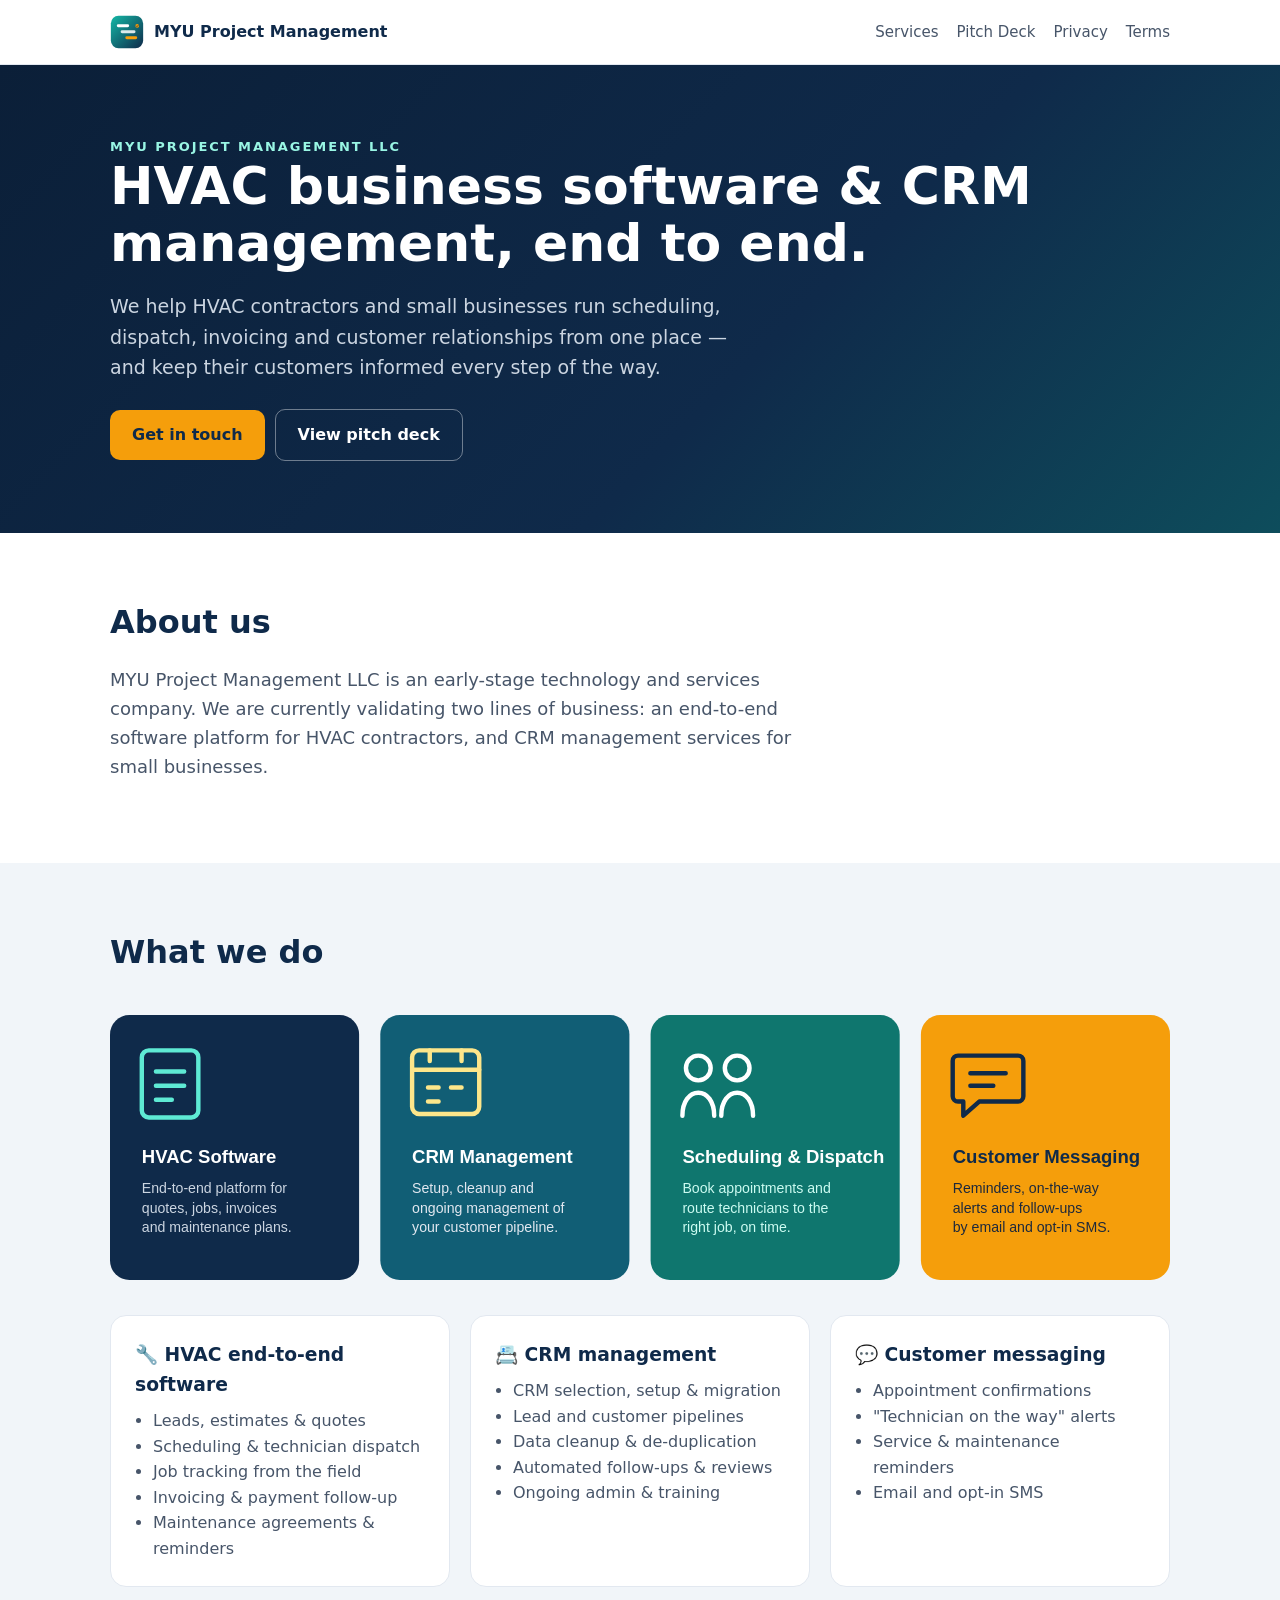
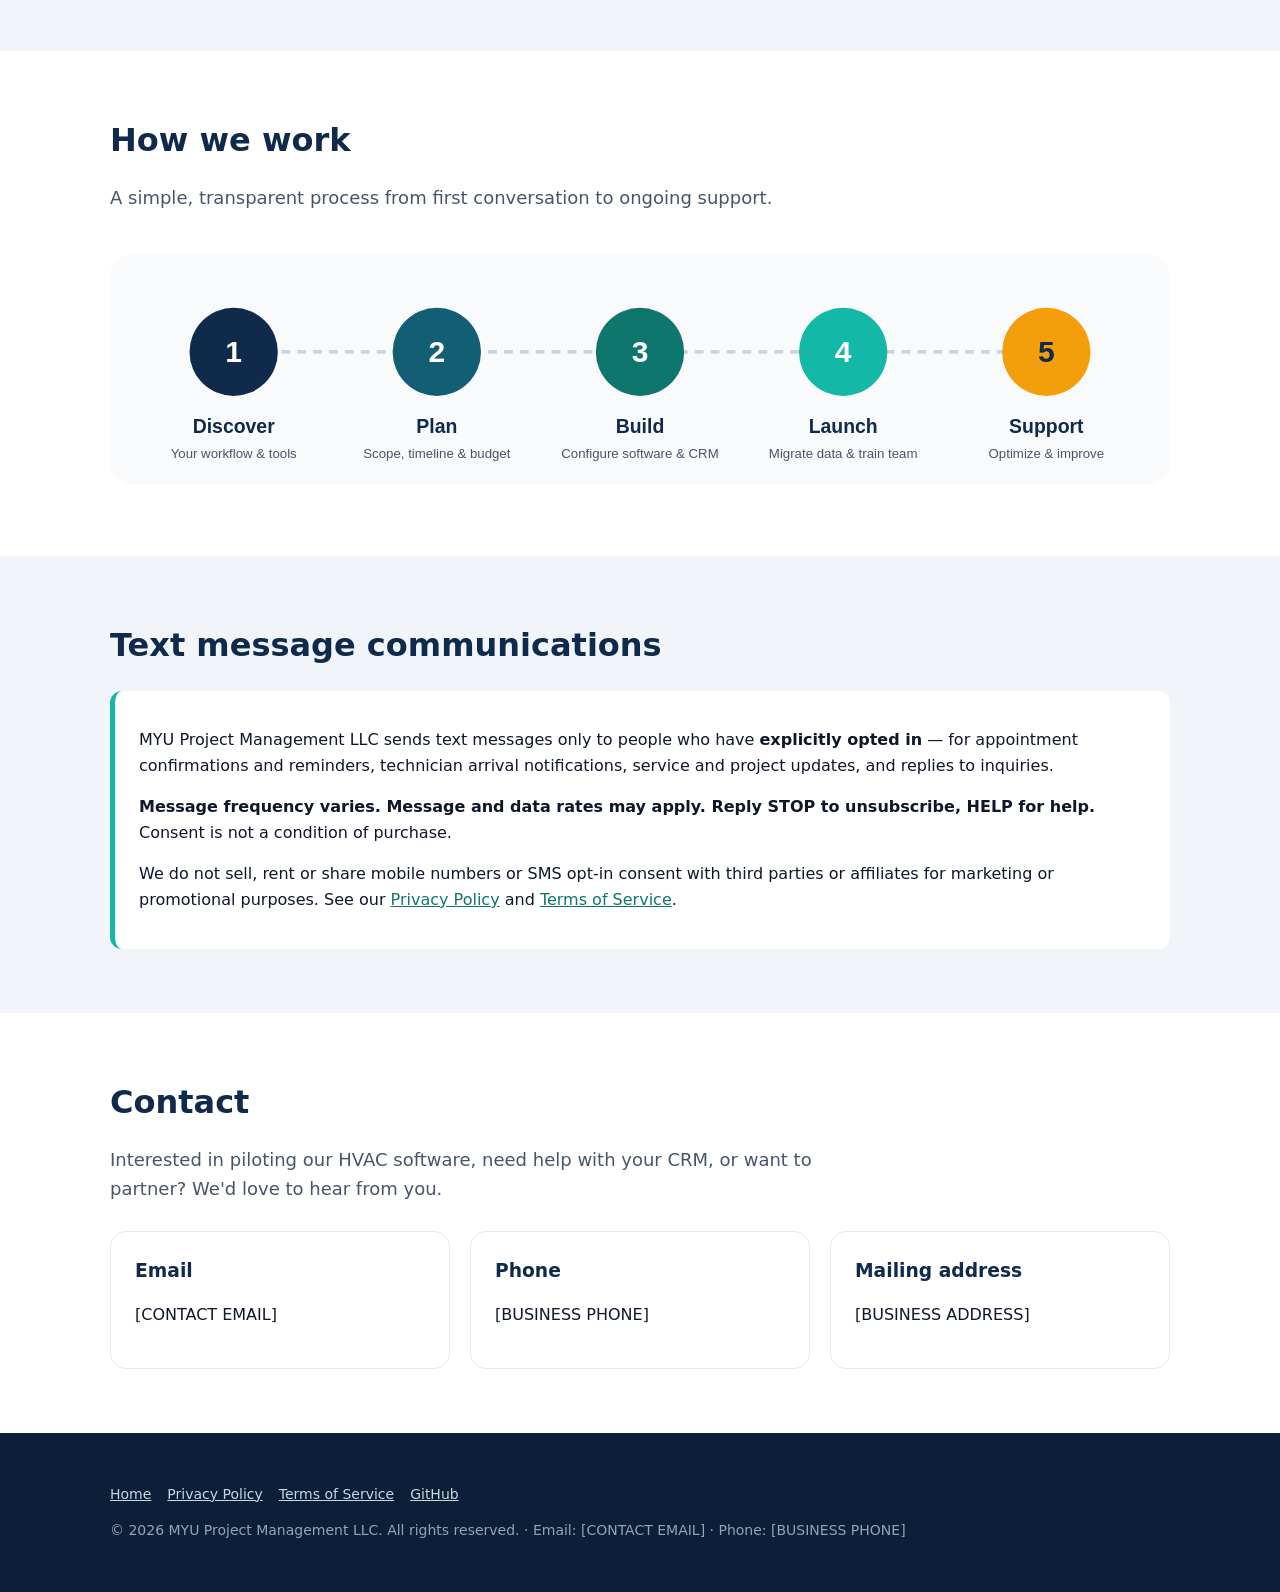
==== docs/index.html @ ce563f49 "Add business website: README, policies, pitch deck, GitHub Pages site Co-Authored-By: Claude Opus 5." ====
<!doctype html><html lang="en"><head><meta charset="utf-8"><meta name="viewport" content="width=device-width,initial-scale=1"><link rel="icon" href="assets/logo.svg"><link rel="stylesheet" href="style.css"><title>MYU Project Management LLC</title><meta name="description" content="MYU Project Management LLC — HVAC end-to-end software and CRM management for home-service businesses."></head><body>
<header class="nav"><div class="wrap"><a class="brand" href="index.html"><img src="assets/logo.svg" alt="">MYU Project Management</a><nav><a href="index.html#services" class="hide-sm">Services</a><a href="pitch-deck.html">Pitch Deck</a><a href="privacy.html">Privacy</a><a href="terms.html">Terms</a></nav></div></header>
<div class="hero"><div class="wrap">
<div class="eyebrow">MYU Project Management LLC</div>
<h1>HVAC business software &amp; CRM management, end to end.</h1>
<p>We help HVAC contractors and small businesses run scheduling, dispatch, invoicing and customer relationships from one place — and keep their customers informed every step of the way.</p>
<a class="btn" href="#contact">Get in touch</a><a class="btn ghost" href="pitch-deck.html">View pitch deck</a>
</div></div>

<section id="about"><div class="wrap">
<h2>About us</h2>
<p class="lead">MYU Project Management LLC is an early-stage technology and services company. We are currently validating two lines of business: an end-to-end software platform for HVAC contractors, and CRM management services for small businesses.</p>
</div></section>

<section id="services" class="alt"><div class="wrap">
<h2>What we do</h2>
<img class="full" src="assets/services.svg" alt="HVAC Software, CRM Management, Scheduling and Dispatch, Customer Messaging">
<div class="grid">
<div class="card"><h3>🔧 HVAC end-to-end software</h3><ul><li>Leads, estimates &amp; quotes</li><li>Scheduling &amp; technician dispatch</li><li>Job tracking from the field</li><li>Invoicing &amp; payment follow-up</li><li>Maintenance agreements &amp; reminders</li></ul></div>
<div class="card"><h3>📇 CRM management</h3><ul><li>CRM selection, setup &amp; migration</li><li>Lead and customer pipelines</li><li>Data cleanup &amp; de-duplication</li><li>Automated follow-ups &amp; reviews</li><li>Ongoing admin &amp; training</li></ul></div>
<div class="card"><h3>💬 Customer messaging</h3><ul><li>Appointment confirmations</li><li>"Technician on the way" alerts</li><li>Service &amp; maintenance reminders</li><li>Email and opt-in SMS</li></ul></div>
</div></div></section>

<section><div class="wrap">
<h2>How we work</h2>
<p class="lead">A simple, transparent process from first conversation to ongoing support.</p>
<img class="full" src="assets/process.svg" alt="Discover, Plan, Build, Launch, Support">
</div></section>

<section id="sms" class="alt"><div class="wrap">
<h2>Text message communications</h2>
<div class="notice">
<p>MYU Project Management LLC sends text messages only to people who have <strong>explicitly opted in</strong> — for appointment confirmations and reminders, technician arrival notifications, service and project updates, and replies to inquiries.</p>
<p><strong>Message frequency varies. Message and data rates may apply. Reply STOP to unsubscribe, HELP for help.</strong> Consent is not a condition of purchase.</p>
<p>We do not sell, rent or share mobile numbers or SMS opt-in consent with third parties or affiliates for marketing or promotional purposes. See our <a href="privacy.html">Privacy Policy</a> and <a href="terms.html">Terms of Service</a>.</p>
</div></div></section>

<section id="contact"><div class="wrap">
<h2>Contact</h2>
<p class="lead">Interested in piloting our HVAC software, need help with your CRM, or want to partner? We'd love to hear from you.</p>
<div class="grid"><div class="card"><h3>Email</h3><p>[CONTACT EMAIL]</p></div><div class="card"><h3>Phone</h3><p>[BUSINESS PHONE]</p></div><div class="card"><h3>Mailing address</h3><p>[BUSINESS ADDRESS]</p></div></div>
</div></section>
<footer><div class="wrap"><p><a href="index.html">Home</a><a href="privacy.html">Privacy Policy</a><a href="terms.html">Terms of Service</a><a href="https://github.com/amanwad/MYU-Project-Management">GitHub</a></p><p>© 2026 MYU Project Management LLC. All rights reserved. · Email: [CONTACT EMAIL] · Phone: [BUSINESS PHONE]</p></div></footer></body></html>
---- docs/style.css ----
:root{--navy:#0F2A4A;--navy-2:#0B1F38;--teal:#14B8A6;--teal-d:#0F766E;--amber:#F59E0B;--ink:#0F172A;--muted:#475569;--bg:#ffffff;--soft:#F1F5F9;--line:#E2E8F0}
*{box-sizing:border-box}
body{margin:0;font-family:"Segoe UI",system-ui,-apple-system,Helvetica,Arial,sans-serif;color:var(--ink);background:var(--bg);line-height:1.6}
a{color:var(--teal-d)}
.wrap{max-width:1100px;margin:0 auto;padding:0 20px}
header.nav{position:sticky;top:0;background:rgba(255,255,255,.92);backdrop-filter:blur(8px);border-bottom:1px solid var(--line);z-index:10}
header.nav .wrap{display:flex;align-items:center;justify-content:space-between;height:64px;gap:16px}
.brand{display:flex;align-items:center;gap:10px;font-weight:700;color:var(--navy);text-decoration:none}
.brand img{width:34px;height:34px}
nav a{margin-left:18px;color:var(--muted);text-decoration:none;font-size:15px}
nav a:hover{color:var(--navy)}
.hero{background:linear-gradient(135deg,var(--navy-2),var(--navy) 60%,#0E4D5C);color:#fff;padding:72px 0}
.hero h1{font-size:clamp(32px,5vw,52px);line-height:1.1;margin:0 0 16px}
.hero p{font-size:19px;color:#CBD5E1;max-width:640px}
.eyebrow{color:#99F6E4;letter-spacing:.15em;font-weight:600;font-size:13px;text-transform:uppercase}
.btn{display:inline-block;padding:12px 22px;border-radius:10px;background:var(--amber);color:var(--navy);font-weight:700;text-decoration:none;margin:8px 10px 0 0}
.btn.ghost{background:transparent;color:#fff;border:1px solid rgba(255,255,255,.4)}
section{padding:64px 0}
section.alt{background:var(--soft)}
h2{font-size:32px;color:var(--navy);margin:0 0 12px}
.lead{color:var(--muted);font-size:18px;max-width:720px}
.grid{display:grid;gap:20px;grid-template-columns:repeat(auto-fit,minmax(240px,1fr));margin-top:28px}
.card{background:#fff;border:1px solid var(--line);border-radius:16px;padding:24px}
.card h3{margin:0 0 8px;color:var(--navy)}
.card ul{padding-left:18px;margin:0;color:var(--muted)}
img.full{width:100%;height:auto;margin-top:24px}
.notice{background:#fff;border-left:5px solid var(--teal);border-radius:12px;padding:20px 24px;margin-top:20px}
footer{background:var(--navy-2);color:#94A3B8;padding:36px 0;font-size:14px}
footer a{color:#CBD5E1;margin-right:16px}
.doc{max-width:800px;margin:0 auto;padding:48px 20px}
.doc h1{color:var(--navy)}
.doc h2{font-size:22px;margin-top:32px}
@media (max-width:700px){nav a{margin-left:10px;font-size:14px}nav a.hide-sm{display:none}}
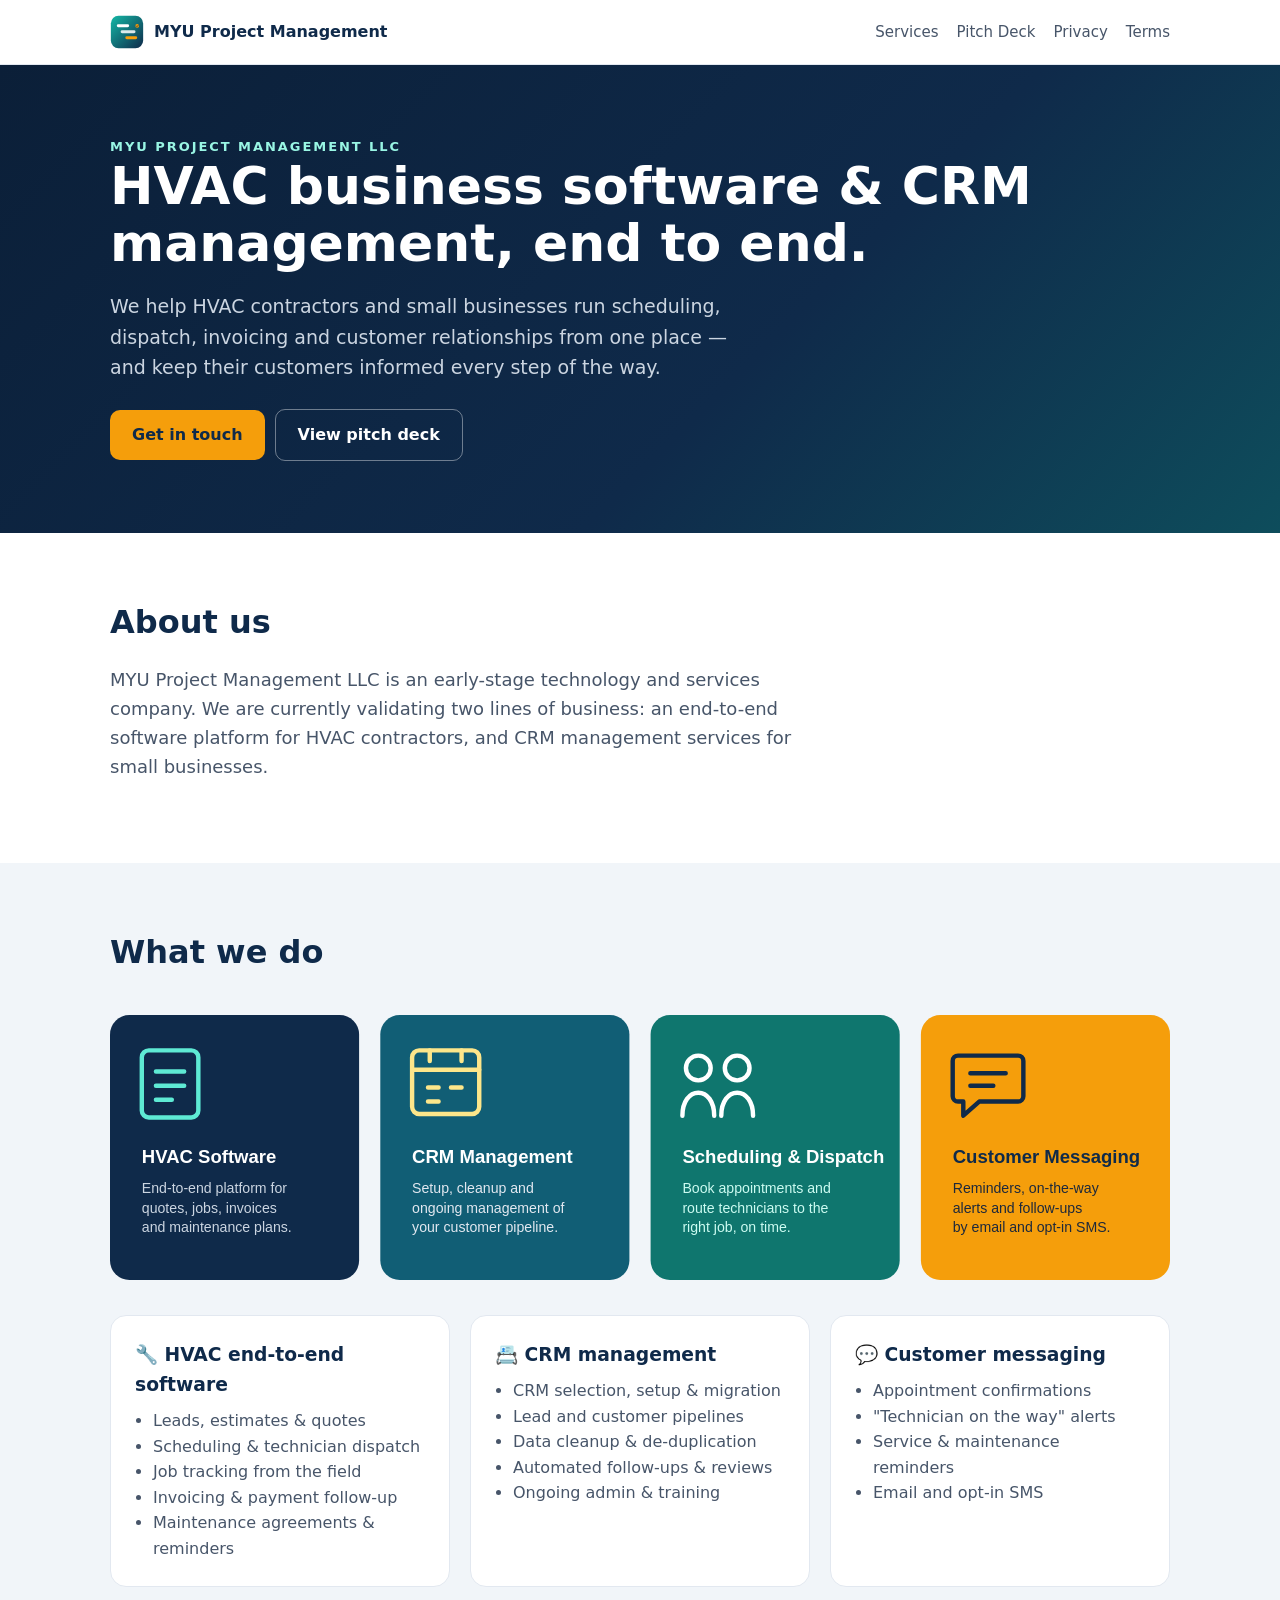
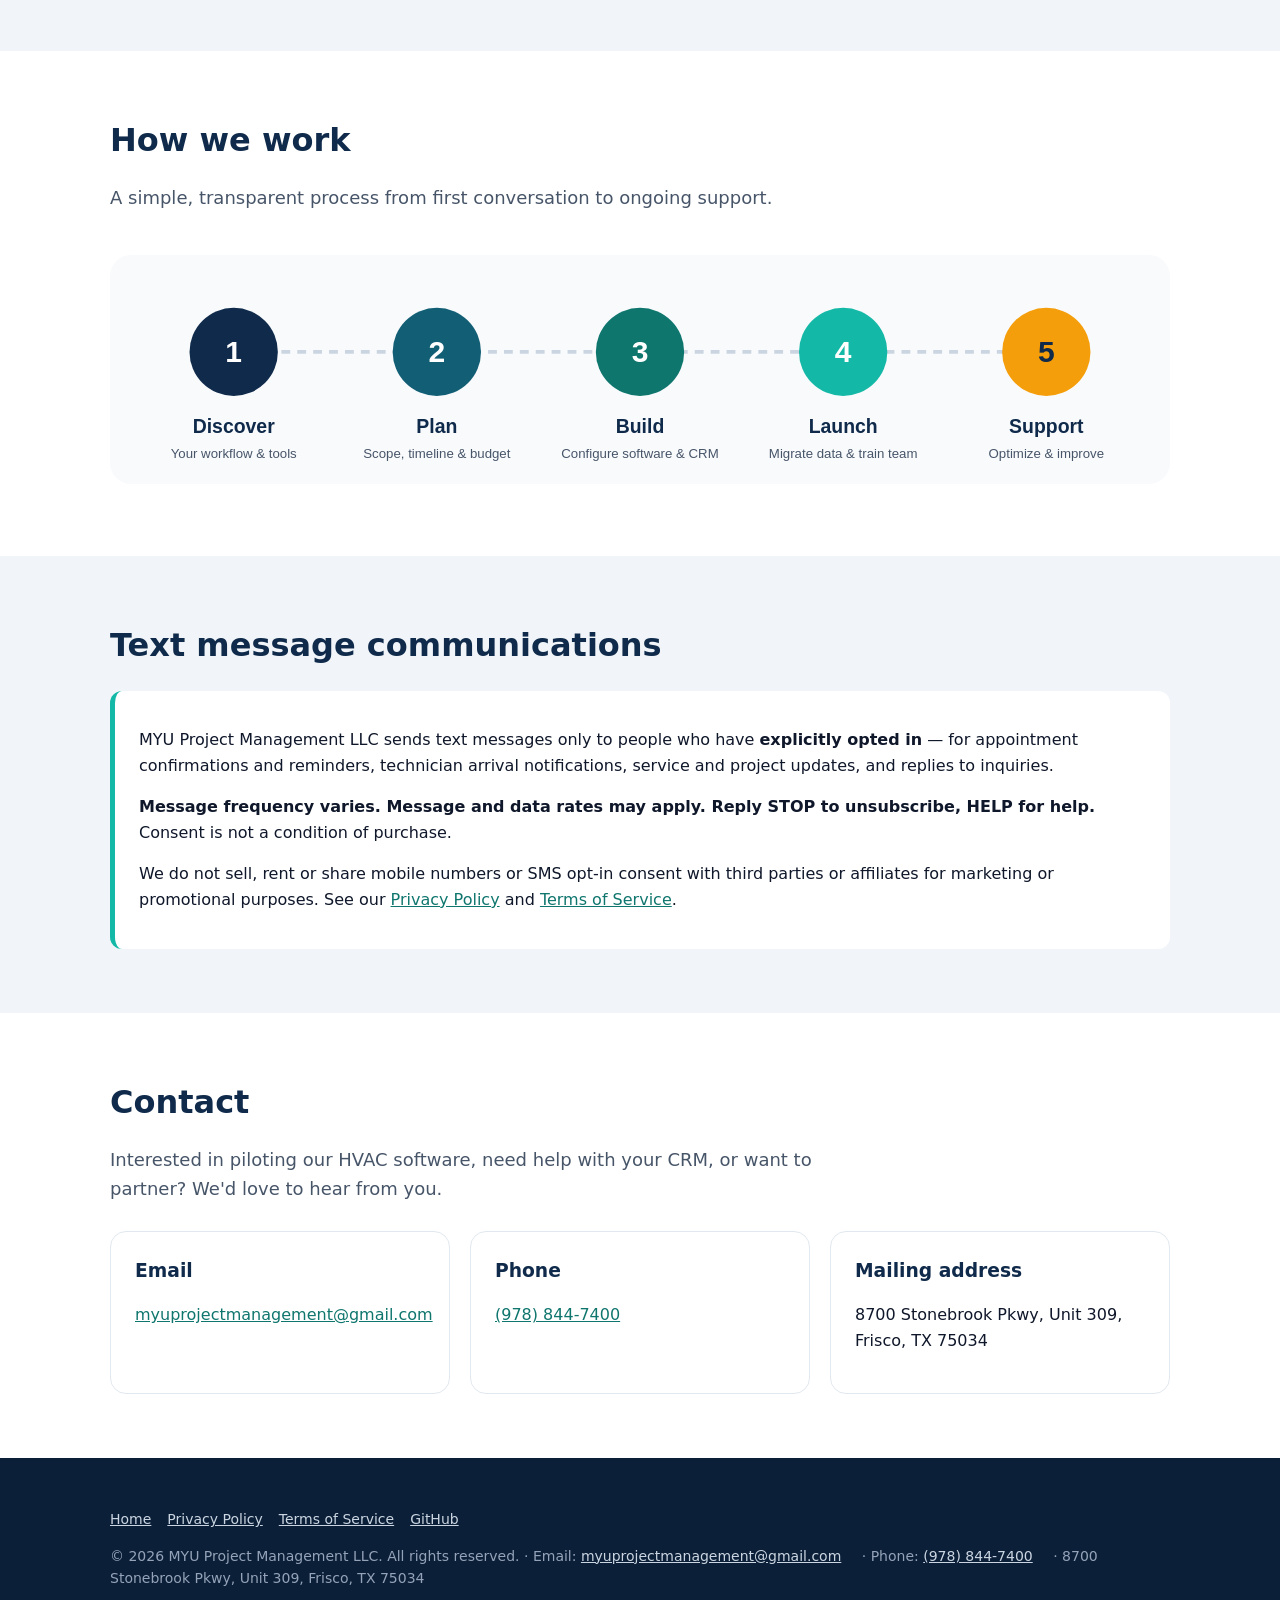
==== commit cd30e930: "Fill in business contact details across site, policies and pitch deck Co-Authored-By: Claude Opus 5." ====
--- a/docs/index.html
+++ b/docs/index.html
@@ -38,6 +38,6 @@
 <section id="contact"><div class="wrap">
 <h2>Contact</h2>
 <p class="lead">Interested in piloting our HVAC software, need help with your CRM, or want to partner? We'd love to hear from you.</p>
-<div class="grid"><div class="card"><h3>Email</h3><p>[CONTACT EMAIL]</p></div><div class="card"><h3>Phone</h3><p>[BUSINESS PHONE]</p></div><div class="card"><h3>Mailing address</h3><p>[BUSINESS ADDRESS]</p></div></div>
+<div class="grid"><div class="card"><h3>Email</h3><p><a href="mailto:myuprojectmanagement@gmail.com">myuprojectmanagement@gmail.com</a></p></div><div class="card"><h3>Phone</h3><p><a href="tel:+19788447400">(978) 844-7400</a></p></div><div class="card"><h3>Mailing address</h3><p>8700 Stonebrook Pkwy, Unit 309, Frisco, TX 75034</p></div></div>
 </div></section>
-<footer><div class="wrap"><p><a href="index.html">Home</a><a href="privacy.html">Privacy Policy</a><a href="terms.html">Terms of Service</a><a href="https://github.com/amanwad/MYU-Project-Management">GitHub</a></p><p>© 2026 MYU Project Management LLC. All rights reserved. · Email: [CONTACT EMAIL] · Phone: [BUSINESS PHONE]</p></div></footer></body></html>
+<footer><div class="wrap"><p><a href="index.html">Home</a><a href="privacy.html">Privacy Policy</a><a href="terms.html">Terms of Service</a><a href="https://github.com/amanwad/MYU-Project-Management">GitHub</a></p><p>© 2026 MYU Project Management LLC. All rights reserved. · Email: <a href="mailto:myuprojectmanagement@gmail.com">myuprojectmanagement@gmail.com</a> · Phone: <a href="tel:+19788447400">(978) 844-7400</a> · 8700 Stonebrook Pkwy, Unit 309, Frisco, TX 75034</p></div></footer></body></html>
